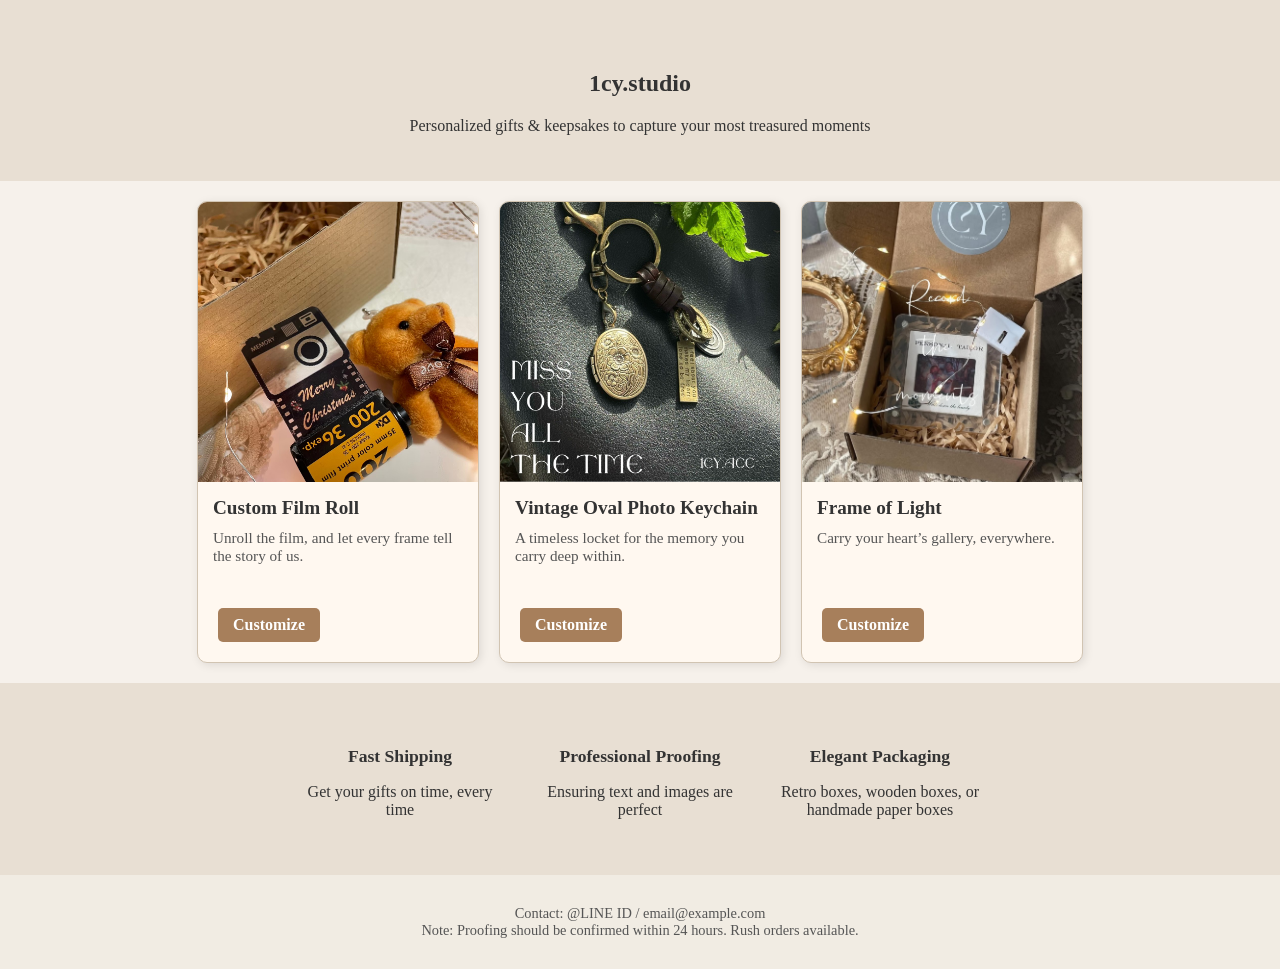
==== index.html @ dd3ad836 "first commit" ====
<!DOCTYPE html>
<html lang="en">
<head>
  <meta charset="UTF-8">
  <meta name="viewport" content="width=device-width, initial-scale=1.0">
  <title>Retro Memories Shop</title>
  <link rel="stylesheet" href="style.css">
  
</head>
<body>

  <!-- 主視覺區 -->
  <section class="hero">
    <h1>1cy.studio</h1>
    <p>Personalized gifts & keepsakes to capture your most treasured moments</p>
  </section>

  <!-- 商品展示區 -->
  <section class="products">
    <!-- 商品 1 -->
    <div class="product-card">
      <div class="index-image">
        <img src="images/film3.jpg" alt="Custom Film Roll">
      </div>
      <div class="product-info">
        <h3>Custom Film Roll</h3>
        <p>Unroll the film, and let every frame tell the story of us.</p>
        
        <a href="product.html" class="btn-order">Customize</a>
      </div>
    </div>

    <!-- 商品 2 -->
    <div class="product-card">
      <div class="index-image">
        <img src="images/oval-keychain.jpg" alt="Vintage Oval Photo Keychain">
      </div>
      <div class="product-info">
        <h3>Vintage Oval Photo Keychain</h3>
        <p>A timeless locket for the memory you carry deep within.</p>
        <a href="product2.html" class="btn-order">Customize</a>
      </div>
    </div>

    
    <!-- 商品 3 -->
    <div class="product-card">
      <div class="index-image">
        <img src="images/product3.jpg" alt="Vintage Oval Photo Keychain">
      </div>
      <div class="product-info">
        <h3>Frame of Light</h3>
        <p>Carry your heart’s gallery, everywhere.</p>
        <a href="product3.html" class="btn-order">Customize</a>
      </div>
    </div>


  </section>

  <!-- 優勢區 -->
  <section class="advantages">
    <div class="advantage">
      <h4>Fast Shipping</h4>
      <p>Get your gifts on time, every time</p>
    </div>
    <div class="advantage">
      <h4>Professional Proofing</h4>
      <p>Ensuring text and images are perfect</p>
    </div>
    <div class="advantage">
      <h4>Elegant Packaging</h4>
      <p>Retro boxes, wooden boxes, or handmade paper boxes</p>
    </div>
  </section>

  <!-- 頁尾 -->
  <footer>
    Contact: @LINE ID / email@example.com <br>
    Note: Proofing should be confirmed within 24 hours. Rush orders available.
  </footer>

</body>
</html>
---- style.css ----
/* ===== index ===== */
    .hero {
      text-align: center;
      padding: 50px 20px 30px;
      background-color: #e8dfd3; /* 淡復古背景 */}

    .h1 {font-size: 2.5rem;margin: 0 0 10px;}
    h2 {font-size: 18px；margin-bottom: 12px;}
    .p {font-size: 1.2rem; line-height: 1.6；color: #555;}

  /* ===== 商品區塊 ===== */
    .products {display: flex;flex-wrap: wrap;justify-content: center;gap: 20px;padding: 20px;}

    .product-card {
      background-color: #fff8f0;
      border: 1px solid #d1c4b2;
      border-radius: 10px;
      width: 280px;
      overflow: hidden;
      box-shadow: 2px 2px 10px rgba(0,0,0,0.1);
      transition: transform 0.2s; 
    position: relative; /* 必加！讓按鈕以這張卡片為基準 */
    min-height: 400px;  /* 建議設定一個最小高度，避免卡片太矮擠到文字 */
    padding-bottom: 60px; /* 重要：留出空間給底部的按鈕，才不會遮到文字 */}

    .product-card:hover {
      transform: translateY(-5px);}

  /* 畫框*/
      .index-image {width: 100%;aspect-ratio: 1 / 1;background-color: #ddd; overflow: hidden;position: relative;opacity: 1 }
  /* 畫布*/
      .index-image img { width: 100%; height: 100%;object-fit: cover; /* 讓照片填滿格子 */opacity: 1 !important; /* 確保照片不是透明的 */display: block;}

    .product-info { padding: 15px;}

    .product-info h3 { margin: 0 0 10px;font-size: 1.2rem;}

    .product-info p {margin: 5px 0;font-size: 0.95rem;color: #555;}

    .btn-order {
      position: absolute; /* 絕對定位 */
      left: 20px;         /* 距離左邊 20px (跟你的 padding 一致) */
      bottom: 20px;       /* 距離底部 20px */
      margin-top: 10px;
      padding: 8px 15px;
      background-color: #a77f5b;
      color: #fff;
      border-radius: 5px;
      font-weight: bold; }

    /* ===== 優勢區 ===== */
    .advantages {
      display: flex;
      justify-content: center;
      gap: 40px;
      text-align: center;
      padding: 40px 20px;
      background-color: #e8dfd3;}

    .advantage { max-width: 200px; }

    .advantage h4 {  margin-bottom: 8px;font-size: 1.1rem;}

    /* ===== 頁尾 ===== */
    footer {
      text-align: center;
      padding: 30px 20px;
      font-size: 0.9rem;
      background-color: #f1ece3;
      color: #555; }



/* ===== product ===== */
/*左列表 */
.navbar {
  width: 100%;
  background-color: #fff;
  border-bottom: 1px solid #eee;
  padding: 15px 0;
  position: sticky; /* 捲動時固定在頂部 */
  top: 0;
  z-index: 1000;}

.nav-container {
  max-width: 720px; /* 與你的 selection-area 一致 */
  margin: 0 auto;
  padding: 0 20px; /* 這裡的 20px 確保左右對齊 */
  display: flex;
  justify-content: space-between; /* 讓返回鍵在左，品牌名在右 */
  align-items: center;}

.back-link {
  text-decoration: none;
  color: #a77f5b; /* 使用你原本的棕色調 */
  font-size: 14px;
  font-weight: 500;
  transition: opacity 0.2s;}

.back-link:hover { opacity: 0.7;}

.brand-logo {
  font-size: 16px;
  font-weight: bold;
  letter-spacing: 1px;
  color: #333;}





/* ===== 全局設定 ===== */
    body {font-family: "Georgia", serif;
      background-color: #f6f1eb; /* 復古紙張色 */
      color: #333;
      margin: 0;
      padding: 0; }

    a {text-decoration: none;
      color: inherit;}


    /* product.html */
    
    /* ========= 商品主圖 ========= */
    .product-image {
      width: 100%;
      aspect-ratio: 1/1;  /* 強制 1:1 */
      background: #ddd;
      margin-bottom: 20px;
      overflow: hidden;
      position: relative;}

    .product-image img {
      width: 100%;
      height: 100%;
      object-fit: cover;
      position: absolute;
      top: 0;
      left: 0;
      transition: opacity 0.5s ease-in-out;
      opacity: 0;}

    .product-image img.active { opacity: 1;}

    .selection-area {padding-left: 20px;
  padding-right: 20px;
  box-sizing: border-box;}

 
    /* ========= 選項按鈕 ========= */
    .option-group {
      display: flex;
      gap: 12px;
      flex-wrap: wrap; }

    .option-group button {
      padding: 10px 14px;
      border: 1px solid #2b2b2b;
      background: transparent;
      font-size: 14px;
      cursor: pointer;}

    .option-group button.active {
      background: #2b2b2b;
      color: #fff; }

    /* ========= 價格 ========= */
    .price {
      font-size: 22px;
      margin-top: 12px;
      font-weight: bold;}

    .note {
      font-size: 12px;
      color: #666;
      margin-top: 6px;}

    /* ========= 下單按鈕 ========= */
    .cta { margin-top: 30px;}

    .cta button {
      width: 100%;
      padding: 14px;
      background: #2b2b2b;
      color: #fff;
      border: none;
      font-size: 16px;
      cursor: pointer; }
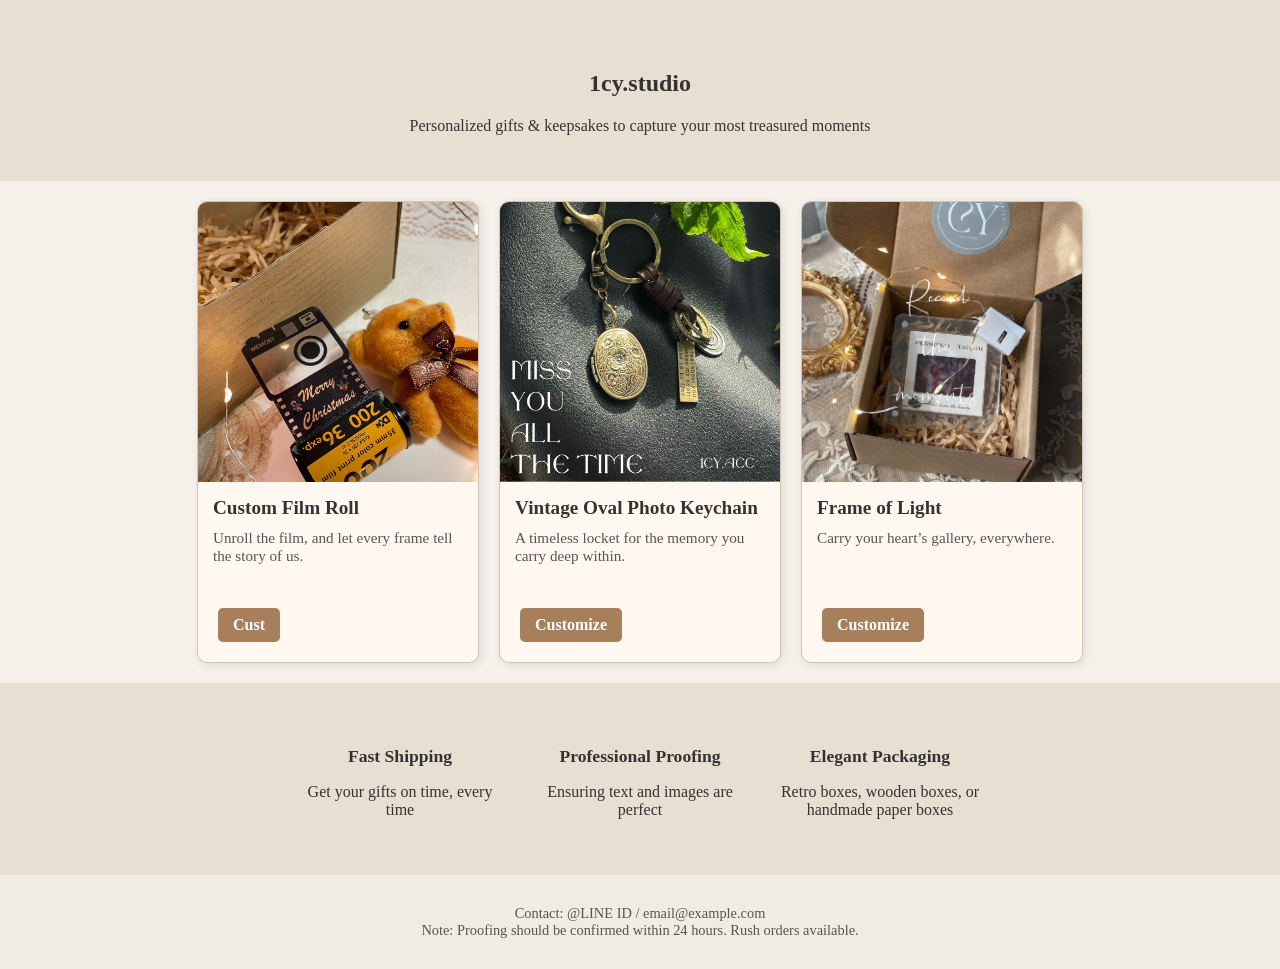
==== commit 258239b4: "測試自動更新" ====
--- a/index.html
+++ b/index.html
@@ -26,7 +26,7 @@
         <h3>Custom Film Roll</h3>
         <p>Unroll the film, and let every frame tell the story of us.</p>
         
-        <a href="product.html" class="btn-order">Customize</a>
+        <a href="product.html" class="btn-order">Cust</a>
       </div>
     </div>
 
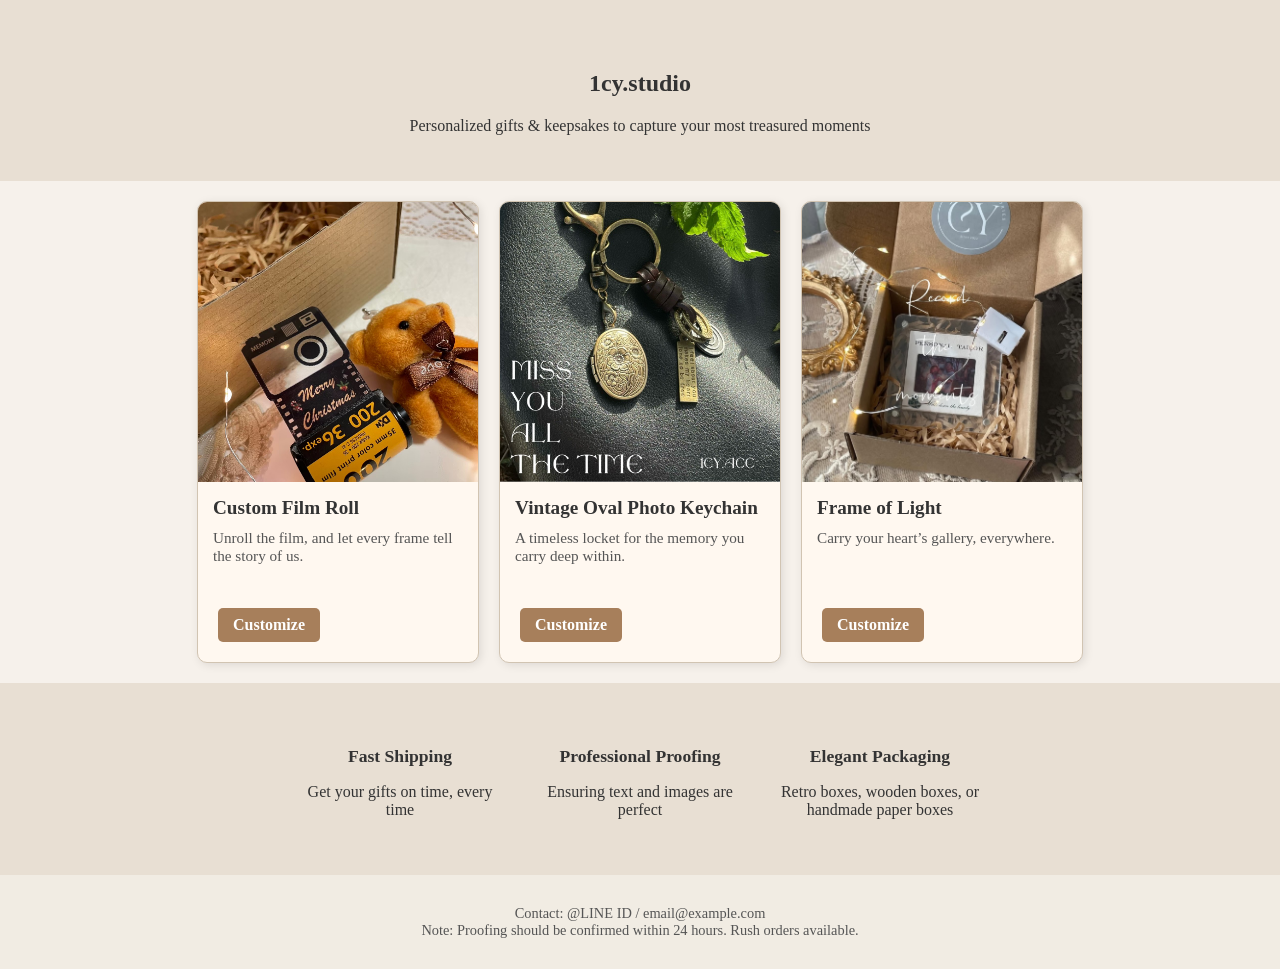
==== commit 9e7e24f7: "測試自動更新" ====
--- a/index.html
+++ b/index.html
@@ -26,7 +26,7 @@
         <h3>Custom Film Roll</h3>
         <p>Unroll the film, and let every frame tell the story of us.</p>
         
-        <a href="product.html" class="btn-order">Cust</a>
+        <a href="product.html" class="btn-order">Customize</a>
       </div>
     </div>
 
